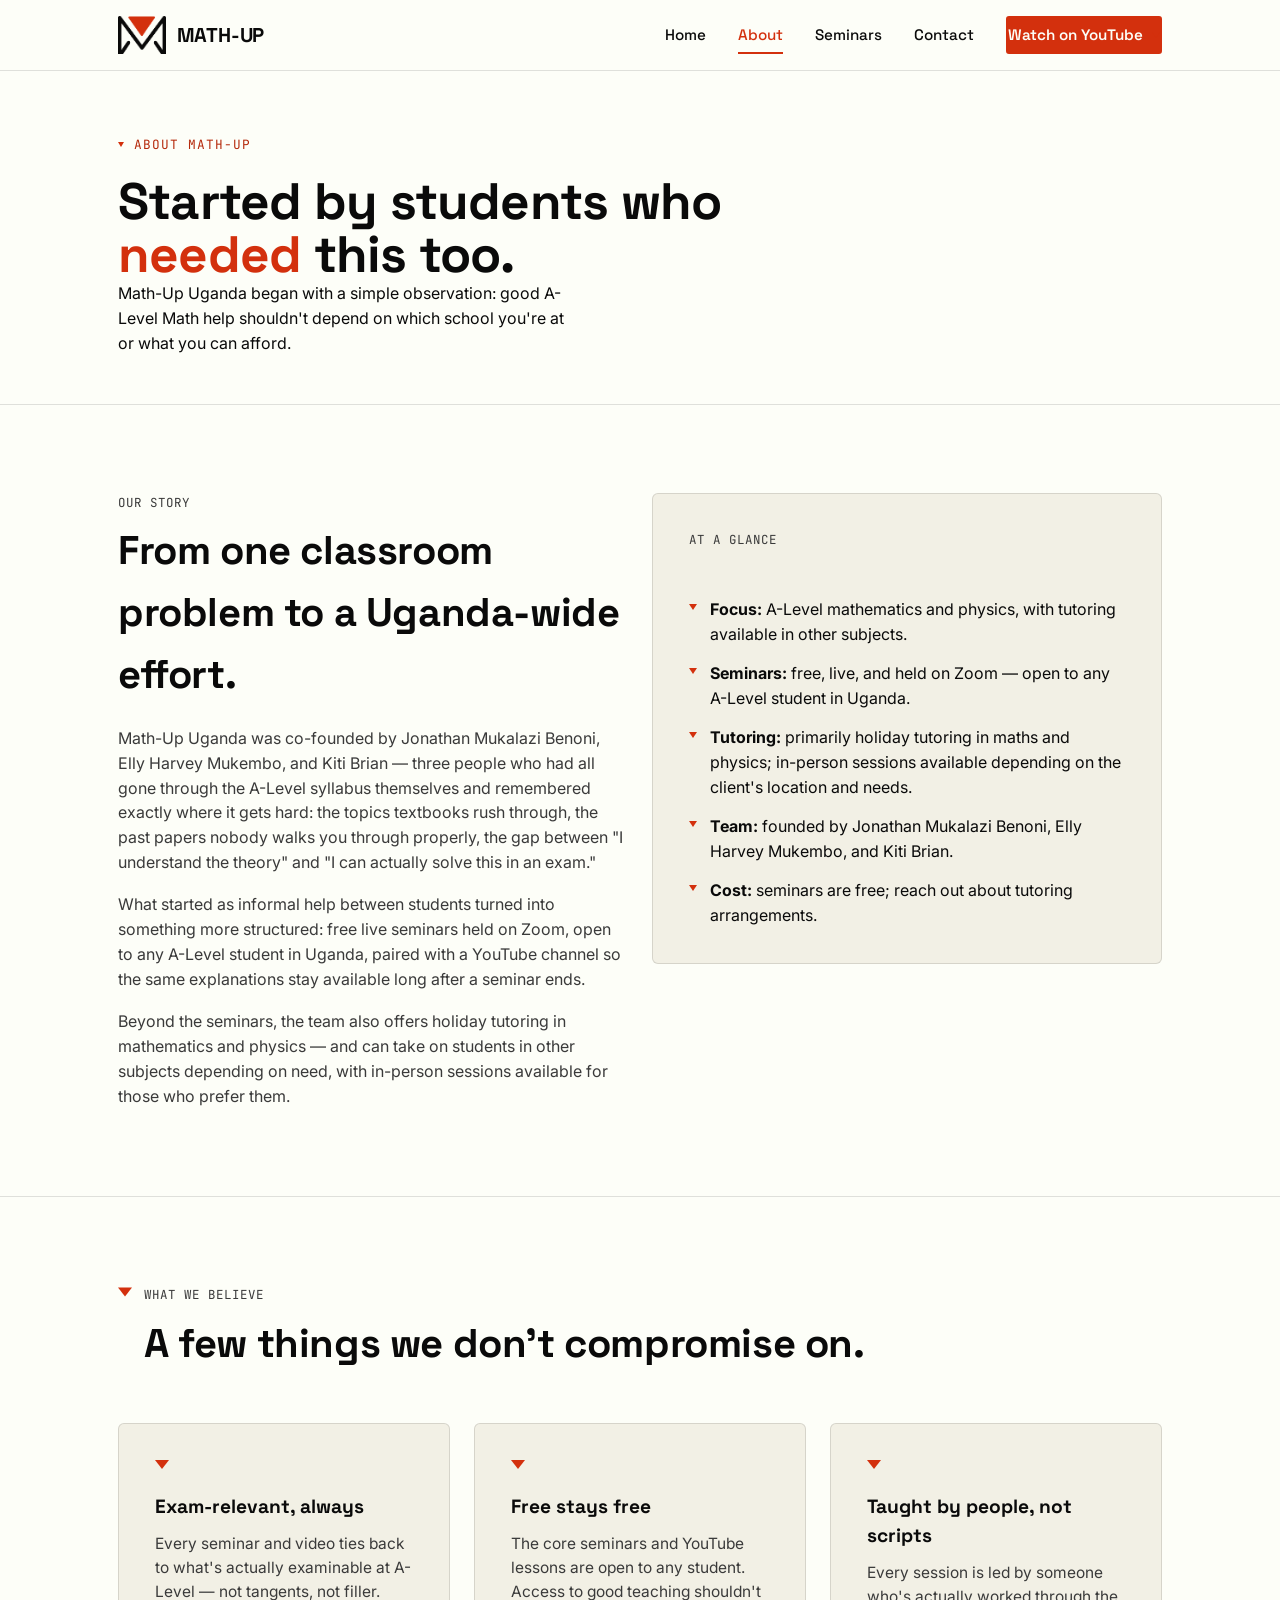
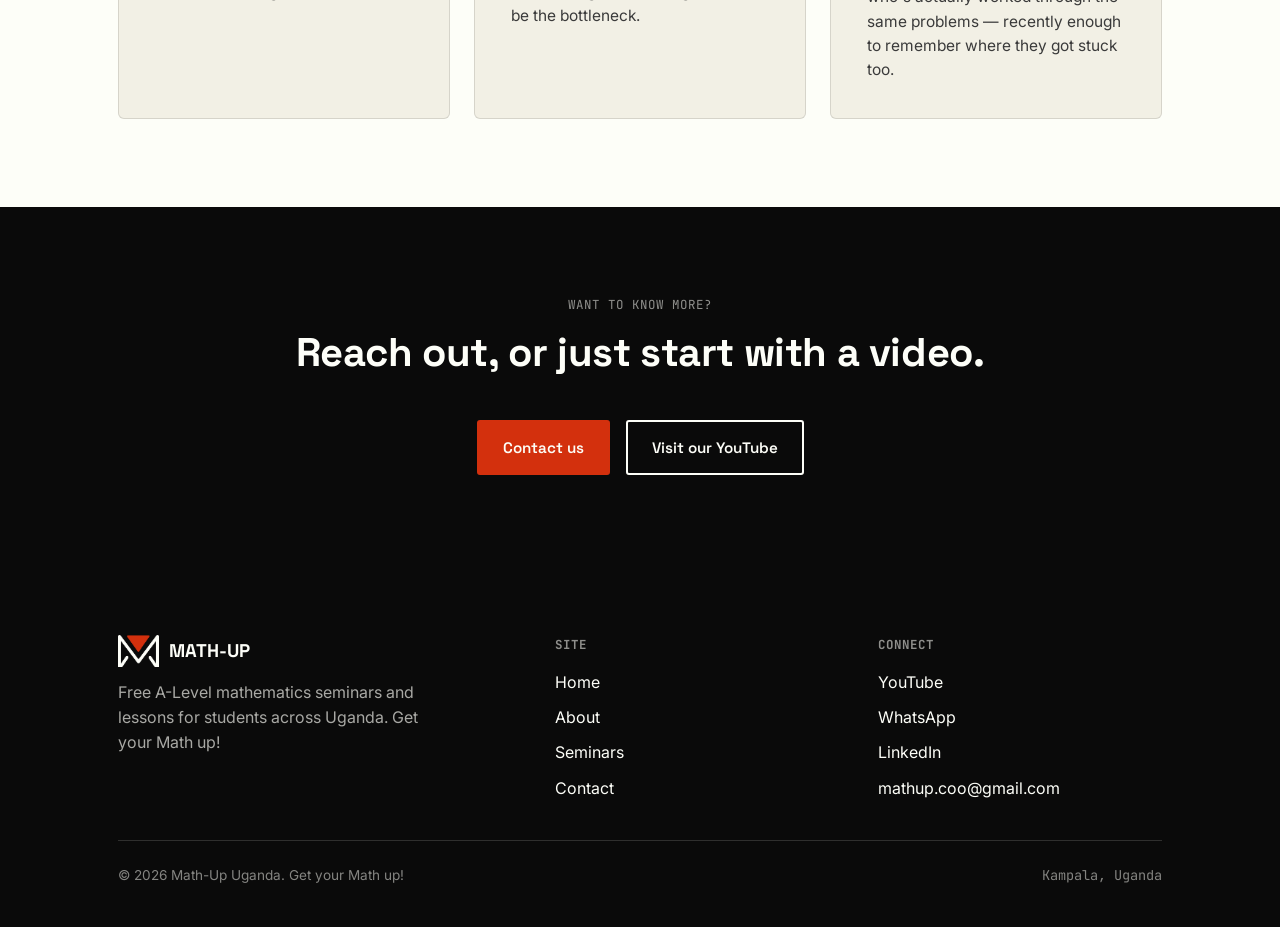
==== about.html @ e2e8446a "Add files via upload" ====
<!DOCTYPE html>
<html lang="en">
<head>
<meta charset="UTF-8">
<meta name="viewport" content="width=device-width, initial-scale=1.0">
<title>About — Math-Up Uganda</title>
<meta name="description" content="Math-Up Uganda is a student-founded initiative providing free A-Level mathematics seminars and YouTube content for Ugandan students.">
<link rel="icon" type="image/jpeg" href="assets/logo.jpeg">
<link rel="preconnect" href="https://fonts.googleapis.com">
<link rel="preconnect" href="https://fonts.gstatic.com" crossorigin>
<link href="https://fonts.googleapis.com/css2?family=Space+Grotesk:wght@500;600;700&family=Inter:wght@400;500;600&family=JetBrains+Mono:wght@400;500&display=swap" rel="stylesheet">
<link rel="stylesheet" href="styles.css">
</head>
<body>

<header class="site-header">
  <div class="wrap site-header__inner">
    <a href="index.html" class="brand">
      <img src="assets/mark-light.png" alt="Math-Up Uganda logo">
      <span>MATH-UP</span>
    </a>
    <button class="nav-toggle" aria-label="Open menu" aria-expanded="false">
      <span></span><span></span><span></span>
    </button>
    <nav class="nav">
      <a href="index.html">Home</a>
      <a href="about.html" aria-current="page">About</a>
      <a href="seminars.html">Seminars</a>
      <a href="contact.html">Contact</a>
      <a href="https://youtube.com/@math-up-ug?si=ETGRl-WPd6zsMFsB" target="_blank" rel="noopener" class="btn btn--primary">
        Watch on YouTube <span class="tri tri--small"></span>
      </a>
    </nav>
  </div>
  <div class="nav-backdrop"></div>
</header>

<main>

  <section class="page-header">
    <div class="wrap">
      <div class="eyebrow"><span class="tri tri--small"></span> ABOUT MATH-UP</div>
      <h1 class="h1">Started by students who<br><em>needed</em> this too.</h1>
      <p class="lede" style="max-width: 46ch;">Math-Up Uganda began with a simple observation: good A-Level Math help shouldn't depend on which school you're at or what you can afford.</p>
    </div>
  </section>

  <section class="section-divider">
    <div class="wrap">
      <div class="grid grid--2" style="align-items: start;">
        <div>
          <span class="section-kicker">Our story</span>
          <h2 class="h2" style="margin-bottom: 1.25rem;">From one classroom problem to a Uganda-wide effort.</h2>
          <p class="text-soft" style="margin-bottom: 1.1rem;">Math-Up Uganda was co-founded by Jonathan Mukalazi Benoni, Elly Harvey Mukembo, and Kiti Brian — three people who had all gone through the A-Level syllabus themselves and remembered exactly where it gets hard: the topics textbooks rush through, the past papers nobody walks you through properly, the gap between "I understand the theory" and "I can actually solve this in an exam."</p>
          <p class="text-soft" style="margin-bottom: 1.1rem;">What started as informal help between students turned into something more structured: free live seminars held on Zoom, open to any A-Level student in Uganda, paired with a YouTube channel so the same explanations stay available long after a seminar ends.</p>
          <p class="text-soft">Beyond the seminars, the team also offers holiday tutoring in mathematics and physics — and can take on students in other subjects depending on need, with in-person sessions available for those who prefer them.</p>
        </div>
        <div class="card">
          <span class="section-kicker">At a glance</span>
          <ul class="tri-list mt-lg">
            <li><span class="tri tri--small"></span><span><strong>Focus:</strong> A-Level mathematics and physics, with tutoring available in other subjects.</span></li>
            <li><span class="tri tri--small"></span><span><strong>Seminars:</strong> free, live, and held on Zoom — open to any A-Level student in Uganda.</span></li>
            <li><span class="tri tri--small"></span><span><strong>Tutoring:</strong> primarily holiday tutoring in maths and physics; in-person sessions available depending on the client's location and needs.</span></li>
            <li><span class="tri tri--small"></span><span><strong>Team:</strong> founded by Jonathan Mukalazi Benoni, Elly Harvey Mukembo, and Kiti Brian.</span></li>
            <li><span class="tri tri--small"></span><span><strong>Cost:</strong> seminars are free; reach out about tutoring arrangements.</span></li>
          </ul>
        </div>
      </div>
    </div>
  </section>

  <section class="section-divider">
    <div class="wrap">
      <div class="section-head">
        <span class="tri"></span>
        <div>
          <span class="section-kicker">What we believe</span>
          <h2 class="h2">A few things we don't compromise on.</h2>
        </div>
      </div>
      <div class="grid grid--3">
        <div class="card">
          <span class="tri"></span>
          <h3>Exam-relevant, always</h3>
          <p>Every seminar and video ties back to what's actually examinable at A-Level — not tangents, not filler.</p>
        </div>
        <div class="card">
          <span class="tri"></span>
          <h3>Free stays free</h3>
          <p>The core seminars and YouTube lessons are open to any student. Access to good teaching shouldn't be the bottleneck.</p>
        </div>
        <div class="card">
          <span class="tri"></span>
          <h3>Taught by people, not scripts</h3>
          <p>Every session is led by someone who's actually worked through the same problems — recently enough to remember where they got stuck too.</p>
        </div>
      </div>
    </div>
  </section>

  <section class="band-dark">
    <div class="wrap center">
      <span class="section-kicker" style="color: rgba(253,254,248,0.55);">Want to know more?</span>
      <h2 class="h2" style="margin-bottom: 1.25rem;">Reach out, or just start with a video.</h2>
      <div class="hero-actions" style="justify-content: center;">
        <a href="contact.html" class="btn btn--primary">Contact us</a>
        <a href="https://youtube.com/@math-up-ug?si=ETGRl-WPd6zsMFsB" target="_blank" rel="noopener" class="btn btn--on-dark">Visit our YouTube</a>
      </div>
    </div>
  </section>

</main>

<footer class="footer band-dark">
  <div class="wrap">
    <div class="footer-grid">
      <div>
        <div class="footer-brand">
          <img src="assets/mark-dark.png" alt="Math-Up Uganda logo">
          <span>MATH-UP</span>
        </div>
        <p class="ink-soft-on-dark" style="max-width: 32ch;">Free A-Level mathematics seminars and lessons for students across Uganda. Get your Math up!</p>
      </div>
      <div>
        <h4>Site</h4>
        <ul class="footer-links">
          <li><a href="index.html">Home</a></li>
          <li><a href="about.html">About</a></li>
          <li><a href="seminars.html">Seminars</a></li>
          <li><a href="contact.html">Contact</a></li>
        </ul>
      </div>
      <div>
        <h4>Connect</h4>
        <ul class="footer-links">
          <li><a href="https://youtube.com/@math-up-ug?si=ETGRl-WPd6zsMFsB" target="_blank" rel="noopener">YouTube</a></li>
          <li><a href="https://wa.me/256707101061" target="_blank" rel="noopener">WhatsApp</a></li>
          <li><a href="https://www.linkedin.com/company/math-upug/" target="_blank" rel="noopener">LinkedIn</a></li>
          <li><a href="mailto:mathup.coo@gmail.com">mathup.coo@gmail.com</a></li>
        </ul>
      </div>
    </div>
    <div class="footer-bottom">
      <span>&copy; 2026 Math-Up Uganda. Get your Math up!</span>
      <span class="mono">Kampala, Uganda</span>
    </div>
  </div>
</footer>

<script src="script.js"></script>
</body>
</html>
---- styles.css ----
/* ============================================
   MATH-UP — Design tokens
   Palette extracted directly from the logo file.
   ============================================ */

:root {
  --cream: #FDFEF8;
  --cream-dim: #F2F0E5;
  --ink: #0A0A0A;
  --ink-soft: #3A3A3A;
  --red: #D3300D;
  --red-soft: #B5290B;
  --line: rgba(10, 10, 10, 0.12);

  --display: 'Space Grotesk', 'Arial Narrow', sans-serif;
  --body: 'Inter', -apple-system, BlinkMacSystemFont, sans-serif;
  --mono: 'JetBrains Mono', 'Courier New', monospace;

  --max-w: 1140px;
  --pad: clamp(1.25rem, 4vw, 3rem);
}

* { margin: 0; padding: 0; box-sizing: border-box; }

html { scroll-behavior: smooth; }

@media (prefers-reduced-motion: reduce) {
  html { scroll-behavior: auto; }
  * { animation-duration: 0.01ms !important; animation-iteration-count: 1 !important; transition-duration: 0.01ms !important; }
}

body {
  background: var(--cream);
  color: var(--ink);
  font-family: var(--body);
  line-height: 1.55;
  -webkit-font-smoothing: antialiased;
  overflow-x: hidden;
}

a { color: inherit; text-decoration: none; }

img { max-width: 100%; display: block; }

::selection { background: var(--red); color: var(--cream); }

:focus-visible {
  outline: 3px solid var(--red);
  outline-offset: 3px;
  border-radius: 2px;
}

/* ============================================
   Triangle motif — the signature element.
   Reused everywhere a "delta / forward" marker
   is needed, instead of generic bullets/numbers.
   ============================================ */

.tri {
  display: inline-block;
  width: 0;
  height: 0;
  border-left: 0.45em solid transparent;
  border-right: 0.45em solid transparent;
  border-top: 0.62em solid var(--red);
  flex-shrink: 0;
}

.tri--up {
  transform: rotate(180deg);
}

.tri--small {
  border-left-width: 0.3em;
  border-right-width: 0.3em;
  border-top-width: 0.42em;
}

/* ============================================
   Layout shell
   ============================================ */

.wrap {
  max-width: var(--max-w);
  margin: 0 auto;
  padding-left: var(--pad);
  padding-right: var(--pad);
}

/* ============================================
   Header / nav
   ============================================ */

.site-header {
  position: sticky;
  top: 0;
  z-index: 100;
  background: var(--cream);
  border-bottom: 1px solid var(--line);
}

.site-header__inner {
  display: flex;
  align-items: center;
  justify-content: space-between;
  padding-top: 1rem;
  padding-bottom: 1rem;
  gap: 1.5rem;
}

.brand {
  display: flex;
  align-items: center;
  gap: 0.65rem;
  font-family: var(--display);
  font-weight: 700;
  font-size: 1.25rem;
  letter-spacing: -0.01em;
  white-space: nowrap;
}

.brand img {
  height: 38px;
  width: auto;
}

.nav {
  display: flex;
  align-items: center;
  gap: clamp(1rem, 2.5vw, 2.25rem);
  font-family: var(--display);
  font-weight: 500;
  font-size: 0.95rem;
}

.nav a {
  position: relative;
  padding: 0.3rem 0;
  transition: color 0.15s ease;
}

.nav a::after {
  content: '';
  position: absolute;
  left: 0;
  bottom: -2px;
  width: 0;
  height: 2px;
  background: var(--red);
  transition: width 0.2s ease;
}

.nav a:hover::after,
.nav a[aria-current="page"]::after {
  width: 100%;
}

.nav a[aria-current="page"] {
  color: var(--red);
}

.nav-toggle {
  display: none;
  flex-direction: column;
  gap: 5px;
  background: none;
  border: none;
  cursor: pointer;
  padding: 0.5rem;
}

.nav-toggle span {
  width: 24px;
  height: 2px;
  background: var(--ink);
}

@media (max-width: 720px) {
  .nav {
    position: fixed;
    top: 0;
    right: 0;
    height: 100vh;
    width: min(78vw, 320px);
    background: var(--cream);
    flex-direction: column;
    align-items: flex-start;
    justify-content: center;
    padding: 2rem var(--pad);
    gap: 1.75rem;
    font-size: 1.25rem;
    transform: translateX(100%);
    transition: transform 0.3s ease;
    border-left: 1px solid var(--line);
  }
  .nav.is-open { transform: translateX(0); }
  .nav-toggle { display: flex; }
  .nav-backdrop {
    position: fixed;
    inset: 0;
    background: rgba(10,10,10,0.35);
    opacity: 0;
    pointer-events: none;
    transition: opacity 0.3s ease;
    z-index: 90;
  }
  .nav-backdrop.is-open { opacity: 1; pointer-events: auto; }
}

/* ============================================
   Buttons
   ============================================ */

.btn {
  display: inline-flex;
  align-items: center;
  gap: 0.55rem;
  font-family: var(--display);
  font-weight: 600;
  font-size: 0.95rem;
  padding: 0.85rem 1.5rem;
  border-radius: 3px;
  border: 2px solid var(--ink);
  background: transparent;
  color: var(--ink);
  cursor: pointer;
  transition: transform 0.15s ease, background 0.15s ease, color 0.15s ease, border-color 0.15s ease;
  white-space: nowrap;
}

.btn:hover {
  transform: translateY(-2px);
}

.btn--primary {
  background: var(--red);
  border-color: var(--red);
  color: var(--cream);
}

.btn--primary:hover {
  background: var(--red-soft);
  border-color: var(--red-soft);
}

.btn--ghost:hover {
  background: var(--ink);
  color: var(--cream);
}

.btn--on-dark {
  border-color: var(--cream);
  color: var(--cream);
}

.btn--on-dark:hover {
  background: var(--cream);
  color: var(--ink);
}

/* ============================================
   Hero
   ============================================ */

.hero {
  padding-top: clamp(2.5rem, 6vw, 4.5rem);
  padding-bottom: clamp(3rem, 8vw, 5rem);
  display: grid;
  grid-template-columns: 1.25fr 0.75fr;
  gap: clamp(2rem, 5vw, 3.5rem);
  align-items: center;
}

@media (max-width: 860px) {
  .hero { grid-template-columns: 1fr; padding-top: 1.5rem; }
}

.eyebrow {
  display: flex;
  align-items: center;
  gap: 0.6rem;
  font-family: var(--mono);
  font-size: 0.8rem;
  letter-spacing: 0.08em;
  text-transform: uppercase;
  color: var(--red-soft);
  margin-bottom: 1.25rem;
}

.h1 {
  font-family: var(--display);
  font-weight: 700;
  font-size: clamp(2.4rem, 6vw, 4.2rem);
  line-height: 1.04;
  letter-spacing: -0.015em;
}

.h1 em {
  font-style: normal;
  color: var(--red);
}

.hero p.lede {
  margin-top: 1.5rem;
  font-size: clamp(1.05rem, 1.5vw, 1.25rem);
  color: var(--ink-soft);
  max-width: 34ch;
}

.hero-actions {
  display: flex;
  flex-wrap: wrap;
  gap: 1rem;
  margin-top: 2.25rem;
}

.hero-figure {
  position: relative;
  display: flex;
  align-items: center;
  justify-content: center;
}

.hero-figure img {
  max-width: 280px;
  width: 100%;
}

/* ============================================
   Section scaffolding
   ============================================ */

section {
  padding-top: clamp(3rem, 7vw, 5.5rem);
  padding-bottom: clamp(3rem, 7vw, 5.5rem);
}

.section-divider {
  border-top: 1px solid var(--line);
}

.section-head {
  display: flex;
  align-items: baseline;
  gap: 0.75rem;
  margin-bottom: clamp(2rem, 4vw, 3rem);
}

.section-head .tri {
  transform: translateY(-0.15em);
}

.h2 {
  font-family: var(--display);
  font-weight: 700;
  font-size: clamp(1.75rem, 3.5vw, 2.5rem);
  letter-spacing: -0.01em;
}

.section-kicker {
  font-family: var(--mono);
  font-size: 0.78rem;
  letter-spacing: 0.08em;
  text-transform: uppercase;
  color: var(--ink-soft);
  margin-bottom: 0.5rem;
  display: block;
}

/* ============================================
   Cards / grids
   ============================================ */

.grid {
  display: grid;
  gap: 1.5rem;
}

.grid--3 { grid-template-columns: repeat(3, 1fr); }
.grid--2 { grid-template-columns: repeat(2, 1fr); }

@media (max-width: 860px) {
  .grid--3, .grid--2 { grid-template-columns: 1fr; }
}

.card {
  background: var(--cream-dim);
  border: 1px solid var(--line);
  border-radius: 6px;
  padding: clamp(1.5rem, 3vw, 2.25rem);
  transition: transform 0.2s ease, border-color 0.2s ease;
}

.card:hover {
  transform: translateY(-3px);
  border-color: var(--red);
}

.card .tri {
  margin-bottom: 1rem;
}

.card h3 {
  font-family: var(--display);
  font-size: 1.2rem;
  font-weight: 700;
  margin-bottom: 0.65rem;
}

.card p {
  color: var(--ink-soft);
  font-size: 0.97rem;
}

/* ============================================
   Dark band (CTA strips, footer)
   ============================================ */

.band-dark {
  background: var(--ink);
  color: var(--cream);
}

.band-dark .ink-soft-on-dark {
  color: rgba(253, 254, 248, 0.65);
}

/* ============================================
   List with triangle markers
   ============================================ */

.tri-list {
  list-style: none;
  display: flex;
  flex-direction: column;
  gap: 0.9rem;
}

.tri-list li {
  display: flex;
  align-items: flex-start;
  gap: 0.8rem;
}

.tri-list .tri {
  margin-top: 0.45em;
}

/* ============================================
   Footer
   ============================================ */

.footer {
  padding-top: clamp(3rem, 6vw, 4.5rem);
  padding-bottom: 2.5rem;
}

.footer-grid {
  display: grid;
  grid-template-columns: 1.4fr 1fr 1fr;
  gap: 2.5rem;
  padding-bottom: 2.5rem;
}

@media (max-width: 720px) {
  .footer-grid { grid-template-columns: 1fr; gap: 2rem; }
}

.footer-brand {
  display: flex;
  align-items: center;
  gap: 0.65rem;
  font-family: var(--display);
  font-weight: 700;
  font-size: 1.15rem;
  margin-bottom: 0.85rem;
}

.footer-brand img { height: 32px; }

.footer h4 {
  font-family: var(--mono);
  font-size: 0.78rem;
  letter-spacing: 0.08em;
  text-transform: uppercase;
  margin-bottom: 1rem;
  color: rgba(253, 254, 248, 0.55);
}

.footer-links {
  list-style: none;
  display: flex;
  flex-direction: column;
  gap: 0.65rem;
}

.footer-links a {
  transition: color 0.15s ease;
}

.footer-links a:hover {
  color: var(--red);
}

.footer-bottom {
  border-top: 1px solid rgba(253, 254, 248, 0.15);
  padding-top: 1.5rem;
  display: flex;
  justify-content: space-between;
  flex-wrap: wrap;
  gap: 1rem;
  font-size: 0.85rem;
  color: rgba(253, 254, 248, 0.5);
}

/* ============================================
   Page header (non-home pages)
   ============================================ */

.page-header {
  padding-top: clamp(2.5rem, 6vw, 4rem);
  padding-bottom: clamp(2rem, 5vw, 3rem);
}

.page-header .h1 {
  font-size: clamp(2rem, 5vw, 3.2rem);
}

/* ============================================
   Forms
   ============================================ */

.field {
  margin-bottom: 1.5rem;
}

.field label {
  display: block;
  font-family: var(--display);
  font-weight: 600;
  font-size: 0.9rem;
  margin-bottom: 0.5rem;
}

.field input,
.field textarea,
.field select {
  width: 100%;
  font-family: var(--body);
  font-size: 1rem;
  padding: 0.85rem 1rem;
  border: 2px solid var(--line);
  border-radius: 4px;
  background: var(--cream);
  color: var(--ink);
  transition: border-color 0.15s ease;
}

.field input:focus,
.field textarea:focus,
.field select:focus {
  border-color: var(--red);
  outline: none;
}

.field textarea {
  min-height: 140px;
  resize: vertical;
}

/* ============================================
   Video embed
   ============================================ */

.video-embed {
  position: relative;
  width: 100%;
  padding-top: 56.25%; /* 16:9 */
  border-radius: 6px;
  overflow: hidden;
  border: 1px solid var(--line);
  background: var(--cream-dim);
}

.video-embed iframe {
  position: absolute;
  top: 0;
  left: 0;
  width: 100%;
  height: 100%;
  border: 0;
}

.video-thumb {
  position: absolute;
  inset: 0;
  display: flex;
  flex-direction: column;
  align-items: center;
  justify-content: center;
  gap: 1.25rem;
  background: var(--ink);
  border: none;
  cursor: pointer;
  width: 100%;
  height: 100%;
}

.video-thumb__mark {
  display: flex;
  opacity: 0.9;
}

.video-thumb__play {
  width: 68px;
  height: 68px;
  border-radius: 50%;
  background: var(--red);
  color: var(--cream);
  display: flex;
  align-items: center;
  justify-content: center;
  transition: transform 0.2s ease, background 0.2s ease;
}

.video-thumb:hover .video-thumb__play {
  transform: scale(1.08);
  background: var(--red-soft);
}

.video-thumb__label {
  font-family: var(--display);
  font-weight: 600;
  font-size: 1.05rem;
  color: var(--cream);
}

/* ============================================
   Misc utility
   ============================================ */

.mono { font-family: var(--mono); }
.text-soft { color: var(--ink-soft); }
.text-red { color: var(--red); }
.center { text-align: center; }
.mt-lg { margin-top: clamp(2rem, 4vw, 3rem); }

.stat-row {
  display: flex;
  gap: clamp(1.5rem, 5vw, 3.5rem);
  flex-wrap: wrap;
}

.stat-num {
  font-family: var(--display);
  font-weight: 700;
  font-size: clamp(2rem, 4vw, 2.75rem);
  color: var(--red);
  line-height: 1;
}

.stat-label {
  font-family: var(--mono);
  font-size: 0.78rem;
  letter-spacing: 0.04em;
  color: var(--ink-soft);
  margin-top: 0.4rem;
}
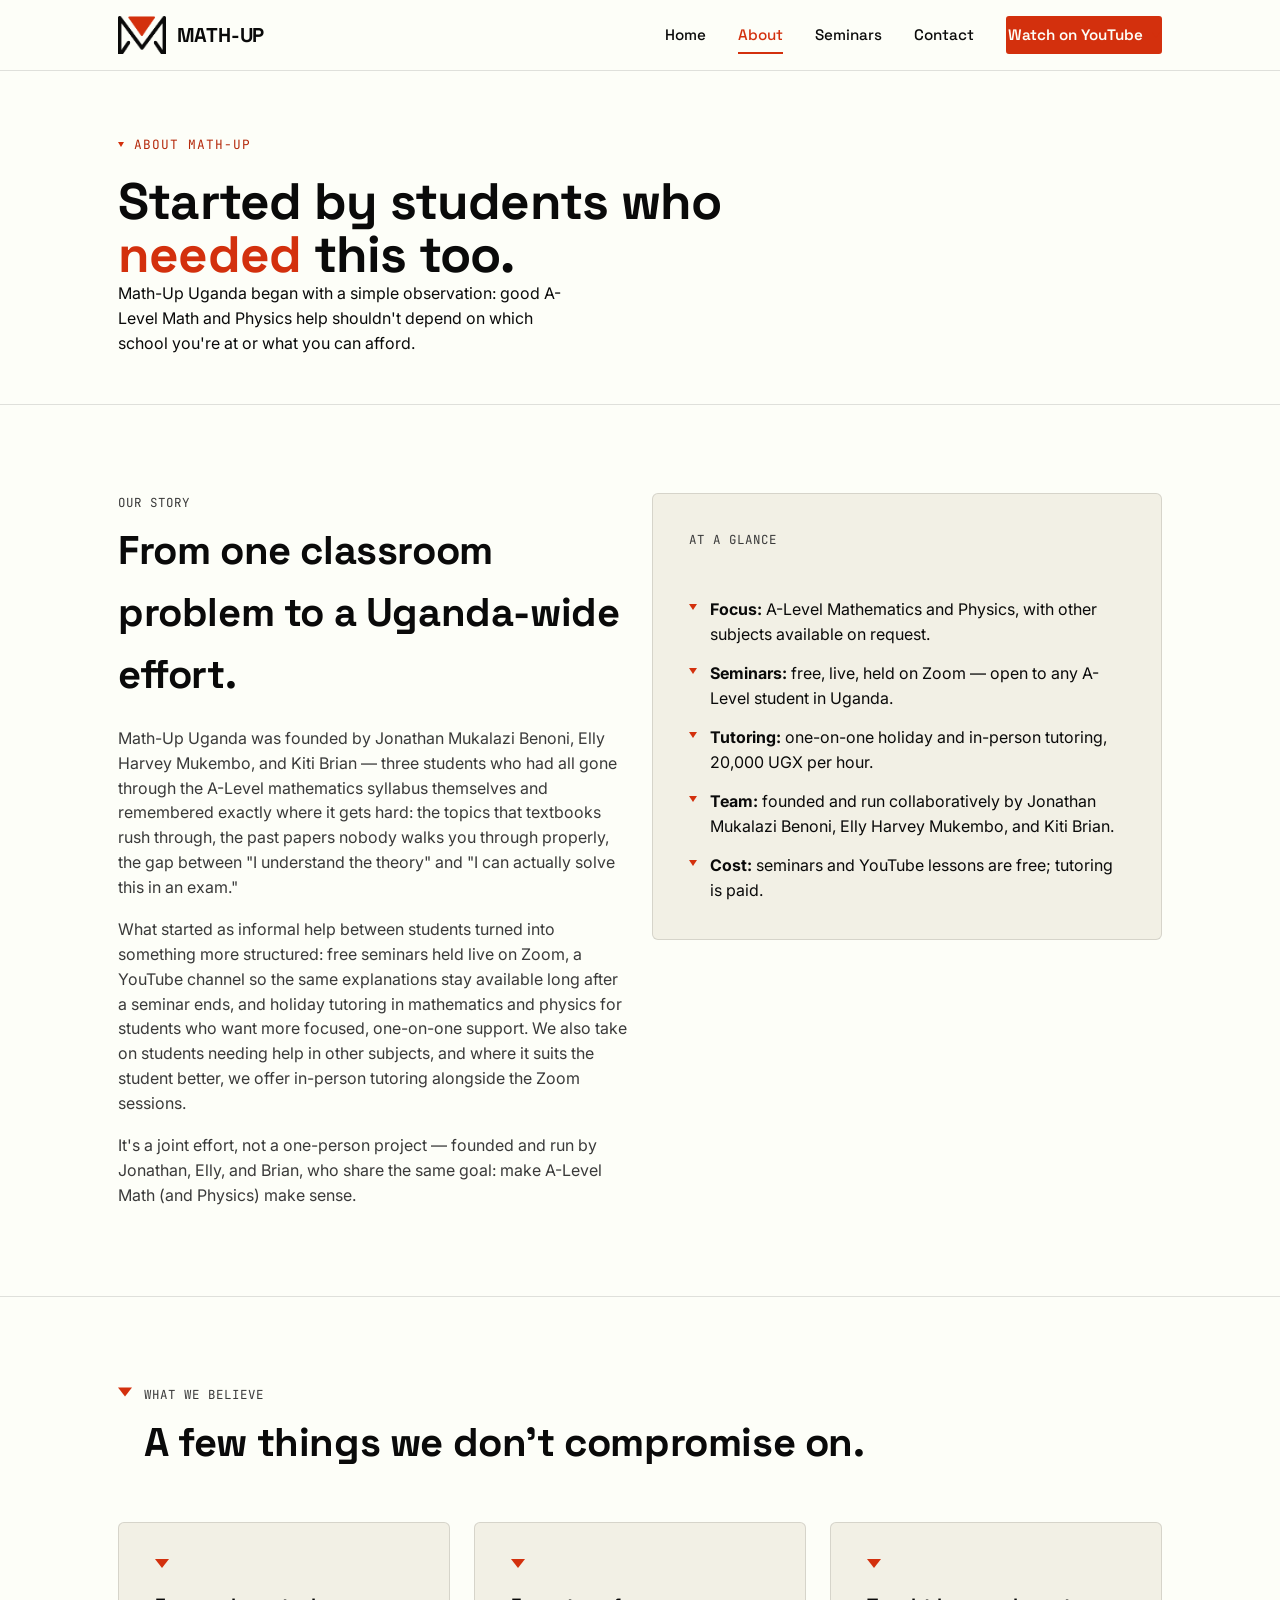
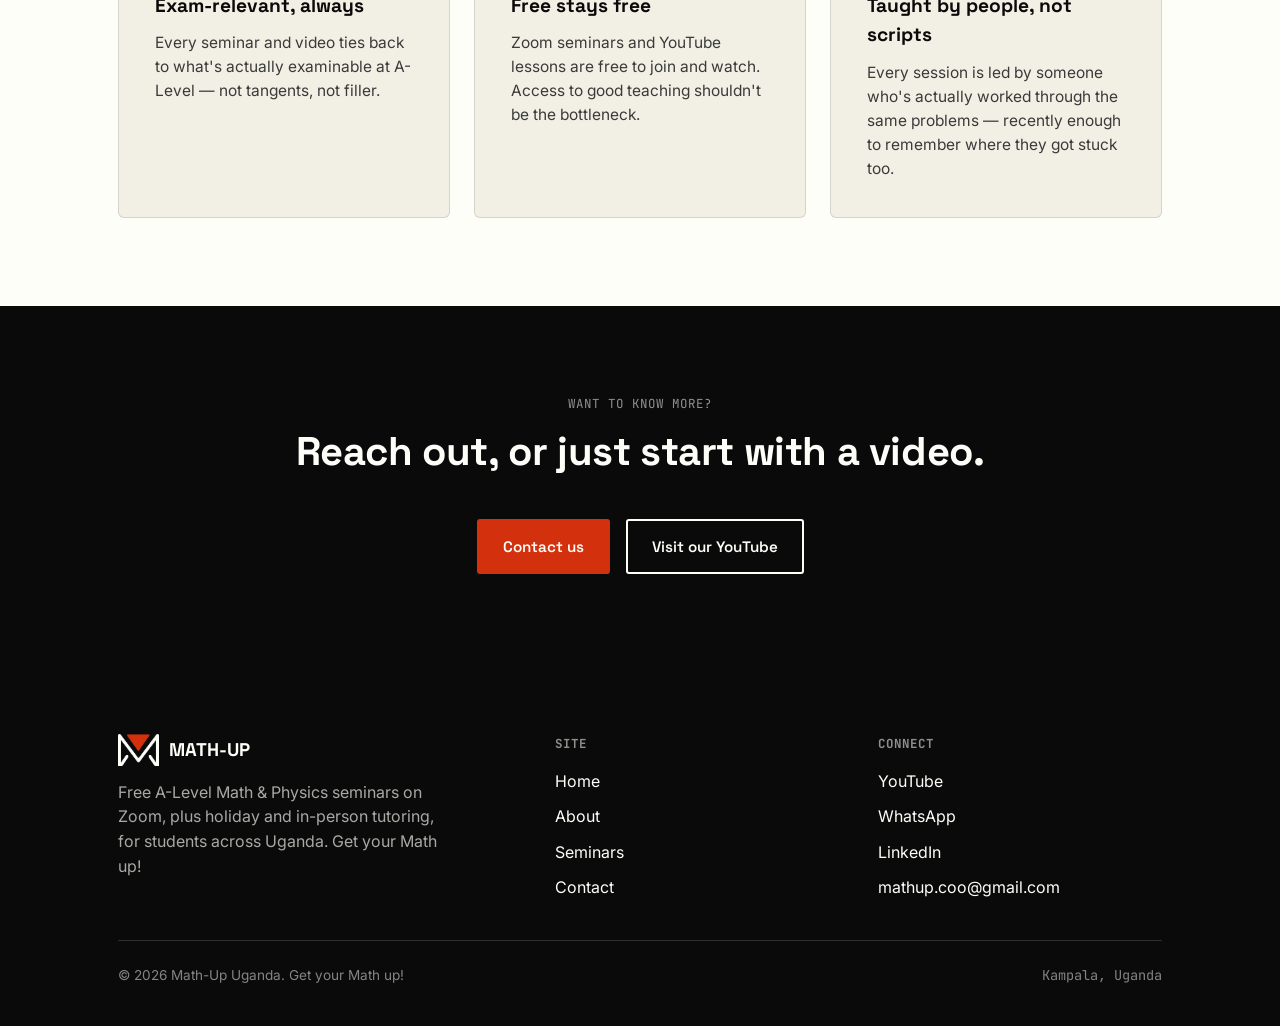
==== commit 70883412: "Add files via upload" ====
--- a/about.html
+++ b/about.html
@@ -4,7 +4,7 @@
 <meta charset="UTF-8">
 <meta name="viewport" content="width=device-width, initial-scale=1.0">
 <title>About — Math-Up Uganda</title>
-<meta name="description" content="Math-Up Uganda is a student-founded initiative providing free A-Level mathematics seminars and YouTube content for Ugandan students.">
+<meta name="description" content="Math-Up Uganda is a student-founded initiative offering free A-Level Mathematics and Physics seminars on Zoom, YouTube content, and holiday/in-person tutoring for Ugandan students.">
 <link rel="icon" type="image/jpeg" href="assets/logo.jpeg">
 <link rel="preconnect" href="https://fonts.googleapis.com">
 <link rel="preconnect" href="https://fonts.gstatic.com" crossorigin>
@@ -41,7 +41,7 @@
     <div class="wrap">
       <div class="eyebrow"><span class="tri tri--small"></span> ABOUT MATH-UP</div>
       <h1 class="h1">Started by students who<br><em>needed</em> this too.</h1>
-      <p class="lede" style="max-width: 46ch;">Math-Up Uganda began with a simple observation: good A-Level Math help shouldn't depend on which school you're at or what you can afford.</p>
+      <p class="lede" style="max-width: 46ch;">Math-Up Uganda began with a simple observation: good A-Level Math and Physics help shouldn't depend on which school you're at or what you can afford.</p>
     </div>
   </section>
 
@@ -51,18 +51,18 @@
         <div>
           <span class="section-kicker">Our story</span>
           <h2 class="h2" style="margin-bottom: 1.25rem;">From one classroom problem to a Uganda-wide effort.</h2>
-          <p class="text-soft" style="margin-bottom: 1.1rem;">Math-Up Uganda was co-founded by Jonathan Mukalazi Benoni, Elly Harvey Mukembo, and Kiti Brian — three people who had all gone through the A-Level syllabus themselves and remembered exactly where it gets hard: the topics textbooks rush through, the past papers nobody walks you through properly, the gap between "I understand the theory" and "I can actually solve this in an exam."</p>
-          <p class="text-soft" style="margin-bottom: 1.1rem;">What started as informal help between students turned into something more structured: free live seminars held on Zoom, open to any A-Level student in Uganda, paired with a YouTube channel so the same explanations stay available long after a seminar ends.</p>
-          <p class="text-soft">Beyond the seminars, the team also offers holiday tutoring in mathematics and physics — and can take on students in other subjects depending on need, with in-person sessions available for those who prefer them.</p>
+          <p class="text-soft" style="margin-bottom: 1.1rem;">Math-Up Uganda was founded by Jonathan Mukalazi Benoni, Elly Harvey Mukembo, and Kiti Brian — three students who had all gone through the A-Level mathematics syllabus themselves and remembered exactly where it gets hard: the topics that textbooks rush through, the past papers nobody walks you through properly, the gap between "I understand the theory" and "I can actually solve this in an exam."</p>
+          <p class="text-soft" style="margin-bottom: 1.1rem;">What started as informal help between students turned into something more structured: free seminars held live on Zoom, a YouTube channel so the same explanations stay available long after a seminar ends, and holiday tutoring in mathematics and physics for students who want more focused, one-on-one support. We also take on students needing help in other subjects, and where it suits the student better, we offer in-person tutoring alongside the Zoom sessions.</p>
+          <p class="text-soft">It's a joint effort, not a one-person project — founded and run by Jonathan, Elly, and Brian, who share the same goal: make A-Level Math (and Physics) make sense.</p>
         </div>
         <div class="card">
           <span class="section-kicker">At a glance</span>
           <ul class="tri-list mt-lg">
-            <li><span class="tri tri--small"></span><span><strong>Focus:</strong> A-Level mathematics and physics, with tutoring available in other subjects.</span></li>
-            <li><span class="tri tri--small"></span><span><strong>Seminars:</strong> free, live, and held on Zoom — open to any A-Level student in Uganda.</span></li>
-            <li><span class="tri tri--small"></span><span><strong>Tutoring:</strong> primarily holiday tutoring in maths and physics; in-person sessions available depending on the client's location and needs.</span></li>
-            <li><span class="tri tri--small"></span><span><strong>Team:</strong> founded by Jonathan Mukalazi Benoni, Elly Harvey Mukembo, and Kiti Brian.</span></li>
-            <li><span class="tri tri--small"></span><span><strong>Cost:</strong> seminars are free; reach out about tutoring arrangements.</span></li>
+            <li><span class="tri tri--small"></span><span><strong>Focus:</strong> A-Level Mathematics and Physics, with other subjects available on request.</span></li>
+            <li><span class="tri tri--small"></span><span><strong>Seminars:</strong> free, live, held on Zoom — open to any A-Level student in Uganda.</span></li>
+            <li><span class="tri tri--small"></span><span><strong>Tutoring:</strong> one-on-one holiday and in-person tutoring, 20,000 UGX per hour.</span></li>
+            <li><span class="tri tri--small"></span><span><strong>Team:</strong> founded and run collaboratively by Jonathan Mukalazi Benoni, Elly Harvey Mukembo, and Kiti Brian.</span></li>
+            <li><span class="tri tri--small"></span><span><strong>Cost:</strong> seminars and YouTube lessons are free; tutoring is paid.</span></li>
           </ul>
         </div>
       </div>
@@ -87,7 +87,7 @@
         <div class="card">
           <span class="tri"></span>
           <h3>Free stays free</h3>
-          <p>The core seminars and YouTube lessons are open to any student. Access to good teaching shouldn't be the bottleneck.</p>
+          <p>Zoom seminars and YouTube lessons are free to join and watch. Access to good teaching shouldn't be the bottleneck.</p>
         </div>
         <div class="card">
           <span class="tri"></span>
@@ -119,7 +119,7 @@
           <img src="assets/mark-dark.png" alt="Math-Up Uganda logo">
           <span>MATH-UP</span>
         </div>
-        <p class="ink-soft-on-dark" style="max-width: 32ch;">Free A-Level mathematics seminars and lessons for students across Uganda. Get your Math up!</p>
+        <p class="ink-soft-on-dark" style="max-width: 32ch;">Free A-Level Math &amp; Physics seminars on Zoom, plus holiday and in-person tutoring, for students across Uganda. Get your Math up!</p>
       </div>
       <div>
         <h4>Site</h4>
--- a/styles.css
+++ b/styles.css
@@ -569,6 +569,30 @@
 }
 
 /* ============================================
+   Tutoring flier image
+   ============================================ */
+
+.tutoring-flier {
+  border-radius: 8px;
+  overflow: hidden;
+  border: 1px solid var(--line);
+  max-width: 420px;
+  margin: 0 auto;
+}
+
+.tutoring-flier img {
+  width: 100%;
+  display: block;
+}
+
+@media (max-width: 860px) {
+  .tutoring-flier {
+    max-width: 320px;
+    margin-bottom: 1rem;
+  }
+}
+
+/* ============================================
    Video embed
    ============================================ */
 
